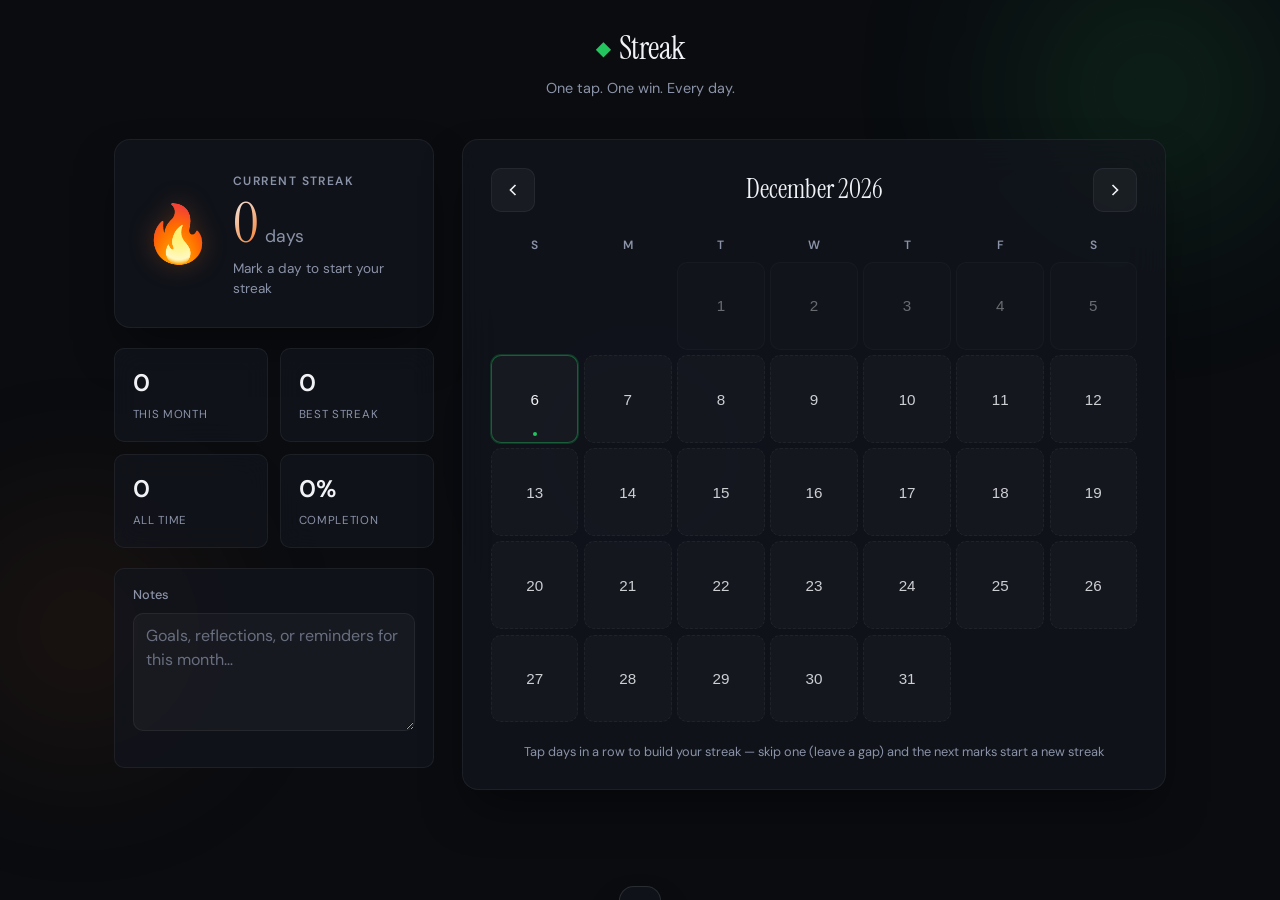
==== index.html @ 38447b67 "Initial commit: Streak habit tracker website. Calendar-based streak tracking with skip detection, st" ====
<!DOCTYPE html>
<html lang="en">
<head>
  <meta charset="UTF-8" />
  <meta name="viewport" content="width=device-width, initial-scale=1, viewport-fit=cover" />
  <meta name="theme-color" content="#0a0c10" />
  <meta name="apple-mobile-web-app-capable" content="yes" />
  <title>Streak — Daily Wins</title>
  <link rel="preconnect" href="https://fonts.googleapis.com" />
  <link rel="preconnect" href="https://fonts.gstatic.com" crossorigin />
  <link href="https://fonts.googleapis.com/css2?family=DM+Sans:ital,opsz,wght@0,9..40,400;0,9..40,500;0,9..40,600;0,9..40,700;1,9..40,400&family=Instrument+Serif:ital@0;1&display=swap" rel="stylesheet" />
  <link rel="stylesheet" href="styles.css" />
</head>
<body>
  <div class="ambient" aria-hidden="true">
    <div class="orb orb-1"></div>
    <div class="orb orb-2"></div>
    <div class="orb orb-3"></div>
  </div>

  <header class="header">
    <div class="logo">
      <span class="logo-mark">◆</span>
      <span class="logo-text">Streak</span>
    </div>
    <p class="tagline">One tap. One win. Every day.</p>
  </header>

  <main class="app">
    <aside class="stats-panel">
      <div class="streak-hero" id="streakHero">
        <div class="streak-flame" aria-hidden="true">🔥</div>
        <div class="streak-content">
          <span class="streak-label">Current streak</span>
          <div class="streak-value-wrap">
            <span class="streak-value" id="streakCount">0</span>
            <span class="streak-unit" id="streakUnit">days</span>
          </div>
          <p class="streak-message" id="streakMessage">Mark today to start your streak</p>
        </div>
      </div>

      <div class="stats-grid">
        <div class="stat-card">
          <span class="stat-value" id="monthCompleted">0</span>
          <span class="stat-label">This month</span>
        </div>
        <div class="stat-card">
          <span class="stat-value" id="bestStreak">0</span>
          <span class="stat-label">Best streak</span>
        </div>
        <div class="stat-card">
          <span class="stat-value" id="totalCompleted">0</span>
          <span class="stat-label">All time</span>
        </div>
        <div class="stat-card">
          <span class="stat-value" id="monthRate">0%</span>
          <span class="stat-label">Completion</span>
        </div>
      </div>

      <div class="notes-section">
        <label class="notes-header" for="notesInput">Notes</label>
        <textarea
          id="notesInput"
          class="notes-input"
          placeholder="Goals, reflections, or reminders for this month…"
          rows="4"
        ></textarea>
        <span class="notes-saved" id="notesSaved" aria-live="polite"></span>
      </div>
    </aside>

    <section class="calendar-panel">
      <div class="calendar-header">
        <button class="nav-btn" id="prevMonth" aria-label="Previous month">
          <svg width="20" height="20" viewBox="0 0 24 24" fill="none" stroke="currentColor" stroke-width="2"><path d="M15 18l-6-6 6-6"/></svg>
        </button>
        <h2 class="month-title" id="monthTitle">May 2026</h2>
        <button class="nav-btn" id="nextMonth" aria-label="Next month">
          <svg width="20" height="20" viewBox="0 0 24 24" fill="none" stroke="currentColor" stroke-width="2"><path d="M9 18l6-6-6-6"/></svg>
        </button>
      </div>

      <div class="weekdays" aria-hidden="true">
        <span><abbr title="Sunday">S</abbr></span>
        <span><abbr title="Monday">M</abbr></span>
        <span><abbr title="Tuesday">T</abbr></span>
        <span><abbr title="Wednesday">W</abbr></span>
        <span><abbr title="Thursday">T</abbr></span>
        <span><abbr title="Friday">F</abbr></span>
        <span><abbr title="Saturday">S</abbr></span>
      </div>

      <div class="calendar-grid" id="calendarGrid" role="grid" aria-label="Monthly calendar"></div>

      <p class="calendar-hint">Tap days in a row to build your streak — skip one (leave a gap) and the next marks start a new streak</p>
    </section>
  </main>

  <div class="toast" id="toast" role="status" aria-live="polite"></div>

  <script src="app.js"></script>
</body>
</html>
---- styles.css ----
:root {
  --bg-deep: #0a0c10;
  --bg-card: rgba(18, 22, 30, 0.72);
  --bg-card-hover: rgba(24, 30, 42, 0.85);
  --border: rgba(255, 255, 255, 0.06);
  --border-strong: rgba(255, 255, 255, 0.12);
  --text: #f0f2f6;
  --text-muted: #8b93a8;
  --accent: #22c55e;
  --accent-glow: rgba(34, 197, 94, 0.35);
  --accent-dark: #15803d;
  --miss: #ef4444;
  --miss-dark: #b91c1c;
  --miss-glow: rgba(239, 68, 68, 0.35);
  --flame: #f97316;
  --flame-glow: rgba(249, 115, 22, 0.25);
  --radius: 16px;
  --radius-sm: 10px;
  --shadow: 0 24px 48px -12px rgba(0, 0, 0, 0.5);
  --transition: 0.35s cubic-bezier(0.4, 0, 0.2, 1);
}

*,
*::before,
*::after {
  box-sizing: border-box;
  margin: 0;
  padding: 0;
}

html {
  font-size: 16px;
  -webkit-font-smoothing: antialiased;
  -webkit-text-size-adjust: 100%;
  text-size-adjust: 100%;
}

body {
  font-family: "DM Sans", system-ui, sans-serif;
  background: var(--bg-deep);
  color: var(--text);
  min-height: 100vh;
  min-height: 100dvh;
  overflow-x: hidden;
  line-height: 1.5;
  padding-left: env(safe-area-inset-left);
  padding-right: env(safe-area-inset-right);
}

.ambient {
  position: fixed;
  inset: 0;
  pointer-events: none;
  z-index: 0;
  overflow: hidden;
}

.orb {
  position: absolute;
  border-radius: 50%;
  filter: blur(80px);
  opacity: 0.5;
  animation: drift 20s ease-in-out infinite;
}

.orb-1 {
  width: 420px;
  height: 420px;
  background: radial-gradient(circle, var(--accent-glow) 0%, transparent 70%);
  top: -120px;
  right: -80px;
}

.orb-2 {
  width: 360px;
  height: 360px;
  background: radial-gradient(circle, var(--flame-glow) 0%, transparent 70%);
  bottom: 10%;
  left: -100px;
  animation-delay: -7s;
}

.orb-3 {
  width: 280px;
  height: 280px;
  background: radial-gradient(circle, rgba(99, 102, 241, 0.15) 0%, transparent 70%);
  top: 50%;
  left: 50%;
  transform: translate(-50%, -50%);
  animation-delay: -14s;
}

@keyframes drift {
  0%, 100% { transform: translate(0, 0) scale(1); }
  33% { transform: translate(30px, -20px) scale(1.05); }
  66% { transform: translate(-20px, 25px) scale(0.95); }
}

.header {
  position: relative;
  z-index: 1;
  text-align: center;
  padding: max(1.5rem, env(safe-area-inset-top)) 1rem 1rem;
}

.logo {
  display: inline-flex;
  align-items: center;
  gap: 0.5rem;
}

.logo-mark {
  color: var(--accent);
  font-size: 1.25rem;
}

.logo-text {
  font-family: "Instrument Serif", Georgia, serif;
  font-size: 2rem;
  font-weight: 400;
  letter-spacing: -0.02em;
}

.tagline {
  margin-top: 0.35rem;
  font-size: 0.9rem;
  color: var(--text-muted);
}

.app {
  position: relative;
  z-index: 1;
  max-width: 1100px;
  margin: 0 auto;
  padding: 1.5rem;
  display: grid;
  grid-template-columns: 320px 1fr;
  gap: 1.75rem;
  align-items: start;
}

.stats-panel {
  display: flex;
  flex-direction: column;
  gap: 1.25rem;
}

.streak-hero {
  background: var(--bg-card);
  backdrop-filter: blur(20px);
  -webkit-backdrop-filter: blur(20px);
  border: 1px solid var(--border);
  border-radius: var(--radius);
  padding: 1.75rem;
  display: flex;
  gap: 1.25rem;
  align-items: center;
  box-shadow: var(--shadow);
  transition: border-color var(--transition), box-shadow var(--transition);
}

.streak-hero.on-fire {
  border-color: rgba(249, 115, 22, 0.3);
  box-shadow: var(--shadow), 0 0 40px var(--flame-glow);
}

.streak-flame {
  font-size: 3.5rem;
  line-height: 1;
  filter: drop-shadow(0 0 12px var(--flame-glow));
  transition: transform 0.4s ease;
}

.streak-hero.on-fire .streak-flame {
  animation: flicker 1.5s ease-in-out infinite;
}

@keyframes flicker {
  0%, 100% { transform: scale(1) rotate(0deg); }
  25% { transform: scale(1.08) rotate(-3deg); }
  75% { transform: scale(1.05) rotate(3deg); }
}

.streak-label {
  font-size: 0.75rem;
  text-transform: uppercase;
  letter-spacing: 0.12em;
  color: var(--text-muted);
  font-weight: 600;
}

.streak-value-wrap {
  display: flex;
  align-items: baseline;
  gap: 0.35rem;
  margin-top: 0.15rem;
}

.streak-value {
  font-family: "Instrument Serif", Georgia, serif;
  font-size: 3.5rem;
  line-height: 1;
  font-weight: 400;
  background: linear-gradient(135deg, var(--text) 0%, var(--flame) 100%);
  -webkit-background-clip: text;
  -webkit-text-fill-color: transparent;
  background-clip: text;
  transition: transform 0.3s ease;
}

.streak-value.bump {
  animation: bump 0.45s ease;
}

@keyframes bump {
  0% { transform: scale(1); }
  40% { transform: scale(1.12); }
  100% { transform: scale(1); }
}

.streak-unit {
  font-size: 1.1rem;
  color: var(--text-muted);
}

.streak-message {
  margin-top: 0.5rem;
  font-size: 0.85rem;
  color: var(--text-muted);
}

.stats-grid {
  display: grid;
  grid-template-columns: 1fr 1fr;
  gap: 0.75rem;
}

.stat-card {
  background: var(--bg-card);
  backdrop-filter: blur(12px);
  border: 1px solid var(--border);
  border-radius: var(--radius-sm);
  padding: 1rem 1.1rem;
  transition: background var(--transition), border-color var(--transition);
}

.stat-card:hover {
  background: var(--bg-card-hover);
  border-color: var(--border-strong);
}

.stat-value {
  display: block;
  font-size: 1.5rem;
  font-weight: 600;
  font-variant-numeric: tabular-nums;
}

.stat-label {
  font-size: 0.72rem;
  color: var(--text-muted);
  text-transform: uppercase;
  letter-spacing: 0.06em;
  margin-top: 0.15rem;
}

.notes-section {
  background: var(--bg-card);
  border: 1px solid var(--border);
  border-radius: var(--radius-sm);
  padding: 1rem 1.1rem;
  display: flex;
  flex-direction: column;
  gap: 0.5rem;
}

.notes-header {
  font-size: 0.8rem;
  color: var(--text-muted);
  font-weight: 500;
}

.notes-input {
  width: 100%;
  min-height: 5.5rem;
  resize: vertical;
  font-family: inherit;
  font-size: max(16px, 0.85rem);
  line-height: 1.5;
  color: var(--text);
  background: rgba(255, 255, 255, 0.03);
  border: 1px solid var(--border);
  border-radius: var(--radius-sm);
  padding: 0.65rem 0.75rem;
  transition: border-color var(--transition), background var(--transition);
}

.notes-input::placeholder {
  color: var(--text-muted);
  opacity: 0.7;
}

.notes-input:hover {
  border-color: var(--border-strong);
}

.notes-input:focus {
  outline: none;
  border-color: rgba(34, 197, 94, 0.45);
  background: rgba(255, 255, 255, 0.05);
  box-shadow: 0 0 0 3px rgba(34, 197, 94, 0.12);
}

.notes-saved {
  font-size: 0.7rem;
  color: var(--text-muted);
  min-height: 1em;
  opacity: 0;
  transition: opacity 0.25s ease;
}

.notes-saved.visible {
  opacity: 1;
}

.calendar-panel {
  background: var(--bg-card);
  backdrop-filter: blur(20px);
  border: 1px solid var(--border);
  border-radius: var(--radius);
  padding: 1.75rem;
  box-shadow: var(--shadow);
}

.calendar-header {
  display: flex;
  align-items: center;
  justify-content: space-between;
  margin-bottom: 1.5rem;
}

.month-title {
  font-family: "Instrument Serif", Georgia, serif;
  font-size: 1.65rem;
  font-weight: 400;
}

.nav-btn {
  width: 44px;
  height: 44px;
  min-width: 44px;
  min-height: 44px;
  display: flex;
  align-items: center;
  justify-content: center;
  background: rgba(255, 255, 255, 0.04);
  border: 1px solid var(--border);
  border-radius: var(--radius-sm);
  color: var(--text);
  cursor: pointer;
  touch-action: manipulation;
  -webkit-tap-highlight-color: transparent;
  transition: background var(--transition), border-color var(--transition), transform 0.2s ease;
}

.nav-btn:hover {
  background: rgba(255, 255, 255, 0.08);
  border-color: var(--border-strong);
}

.nav-btn:active {
  transform: scale(0.94);
}

.weekdays {
  display: grid;
  grid-template-columns: repeat(7, minmax(0, 1fr));
  gap: 0.35rem;
  margin-bottom: 0.5rem;
  text-align: center;
  font-size: 0.75rem;
  font-weight: 600;
  color: var(--text-muted);
}

.weekdays abbr {
  text-decoration: none;
}

.calendar-grid {
  display: grid;
  grid-template-columns: repeat(7, minmax(0, 1fr));
  gap: 0.35rem;
}

.day-cell {
  aspect-ratio: 1;
  min-height: 44px;
  perspective: 400px;
  min-width: 0;
}

.day-cell.empty {
  pointer-events: none;
}

.day-btn {
  width: 100%;
  height: 100%;
  min-height: 44px;
  position: relative;
  border: none;
  background: transparent;
  cursor: pointer;
  padding: 0;
  border-radius: var(--radius-sm);
  touch-action: manipulation;
  -webkit-tap-highlight-color: transparent;
}

.day-btn:not(:disabled):active .day-face.front {
  transform: scale(0.92);
}

.day-btn.past {
  cursor: not-allowed;
}

.day-btn.past:not(.completed):not(.skipped) .day-face.front {
  opacity: 0.4;
}

.day-inner {
  width: 100%;
  height: 100%;
  position: relative;
  transform-style: preserve-3d;
  transition: transform 0.5s cubic-bezier(0.4, 0, 0.2, 1);
  border-radius: var(--radius-sm);
}

.day-btn.completed .day-inner,
.day-btn.skipped .day-inner {
  transform: rotateY(180deg);
}

.day-face {
  position: absolute;
  inset: 0;
  display: flex;
  align-items: center;
  justify-content: center;
  backface-visibility: hidden;
  border-radius: var(--radius-sm);
  font-size: 0.95rem;
  font-weight: 500;
  font-variant-numeric: tabular-nums;
  transition: box-shadow var(--transition);
}

.day-face.front {
  background: rgba(255, 255, 255, 0.03);
  border: 1px solid var(--border);
  color: var(--text);
}

.day-btn:not(:disabled):hover .day-face.front {
  background: rgba(255, 255, 255, 0.07);
  border-color: var(--border-strong);
}

.day-face.back {
  background: linear-gradient(145deg, var(--accent) 0%, var(--accent-dark) 100%);
  border: 1px solid rgba(255, 255, 255, 0.15);
  color: #fff;
  transform: rotateY(180deg);
  box-shadow: 0 4px 20px var(--accent-glow), inset 0 1px 0 rgba(255, 255, 255, 0.2);
}

.day-btn.completed .day-face.back::after {
  content: "✓";
  font-size: 1.1rem;
  font-weight: 700;
}

.day-btn.skipped .day-face.back {
  background: linear-gradient(145deg, var(--miss) 0%, var(--miss-dark) 100%);
  border: 1px solid rgba(255, 255, 255, 0.12);
  box-shadow: 0 4px 20px var(--miss-glow), inset 0 1px 0 rgba(255, 255, 255, 0.15);
}

.day-btn.skipped .day-face.back::after {
  content: "✕";
  font-size: 1rem;
  font-weight: 700;
}

.day-btn.skipped:not(:disabled):hover .day-face.front {
  background: rgba(239, 68, 68, 0.08);
  border-color: rgba(239, 68, 68, 0.35);
}

.day-btn.today .day-face.front {
  border-color: rgba(34, 197, 94, 0.4);
  box-shadow: 0 0 0 1px rgba(34, 197, 94, 0.2);
}

.day-btn.today .day-face.front::before {
  content: "";
  position: absolute;
  bottom: 6px;
  left: 50%;
  transform: translateX(-50%);
  width: 4px;
  height: 4px;
  background: var(--accent);
  border-radius: 50%;
}

.day-btn.future .day-face.front {
  border-style: dashed;
  opacity: 0.85;
}

.day-btn.future:not(.completed):hover .day-face.front {
  background: rgba(255, 255, 255, 0.07);
  border-color: var(--border-strong);
}

.calendar-hint {
  text-align: center;
  margin-top: 1.25rem;
  font-size: 0.8rem;
  color: var(--text-muted);
}

.toast {
  position: fixed;
  bottom: max(1.25rem, env(safe-area-inset-bottom));
  left: 50%;
  transform: translateX(-50%) translateY(120%);
  max-width: min(92vw, 360px);
  text-align: center;
  background: var(--bg-card);
  backdrop-filter: blur(16px);
  -webkit-backdrop-filter: blur(16px);
  border: 1px solid var(--border-strong);
  padding: 0.85rem 1.25rem;
  border-radius: 99px;
  font-size: 0.9rem;
  font-weight: 500;
  box-shadow: var(--shadow);
  z-index: 100;
  transition: transform 0.4s cubic-bezier(0.4, 0, 0.2, 1);
  pointer-events: none;
}

.toast.show {
  transform: translateX(-50%) translateY(0);
}

@media (max-width: 860px) {
  .app {
    display: flex;
    flex-direction: column;
    grid-template-columns: unset;
    max-width: none;
    width: 100%;
    padding: 0 1rem 1.5rem;
    padding-bottom: max(1.5rem, env(safe-area-inset-bottom));
    gap: 1rem;
  }

  .calendar-panel {
    order: -1;
    width: 100%;
  }

  .stats-panel {
    order: 0;
    width: 100%;
  }

  .streak-hero {
    padding: 1.25rem 1.25rem;
  }

  .streak-value {
    font-size: 2.75rem;
  }

  .calendar-hint {
    font-size: 0.78rem;
    padding: 0 0.25rem;
  }
}

@media (max-width: 380px) {
  .header {
    padding-top: max(1rem, env(safe-area-inset-top));
  }

  .logo-text {
    font-size: 1.65rem;
  }

  .calendar-panel {
    padding: 1rem 0.75rem;
  }

  .calendar-grid,
  .weekdays {
    gap: 0.25rem;
  }

  .day-cell {
    min-height: 40px;
  }

  .day-face {
    font-size: 0.82rem;
  }

  .month-title {
    font-size: 1.35rem;
  }

  .stats-grid {
    gap: 0.5rem;
  }

  .stat-card {
    padding: 0.85rem;
  }

  .stat-value {
    font-size: 1.25rem;
  }
}

@media (prefers-reduced-motion: reduce) {
  .orb,
  .streak-hero.on-fire .streak-flame,
  .streak-value.bump {
    animation: none;
  }

  .day-inner {
    transition-duration: 0.15s;
  }
}
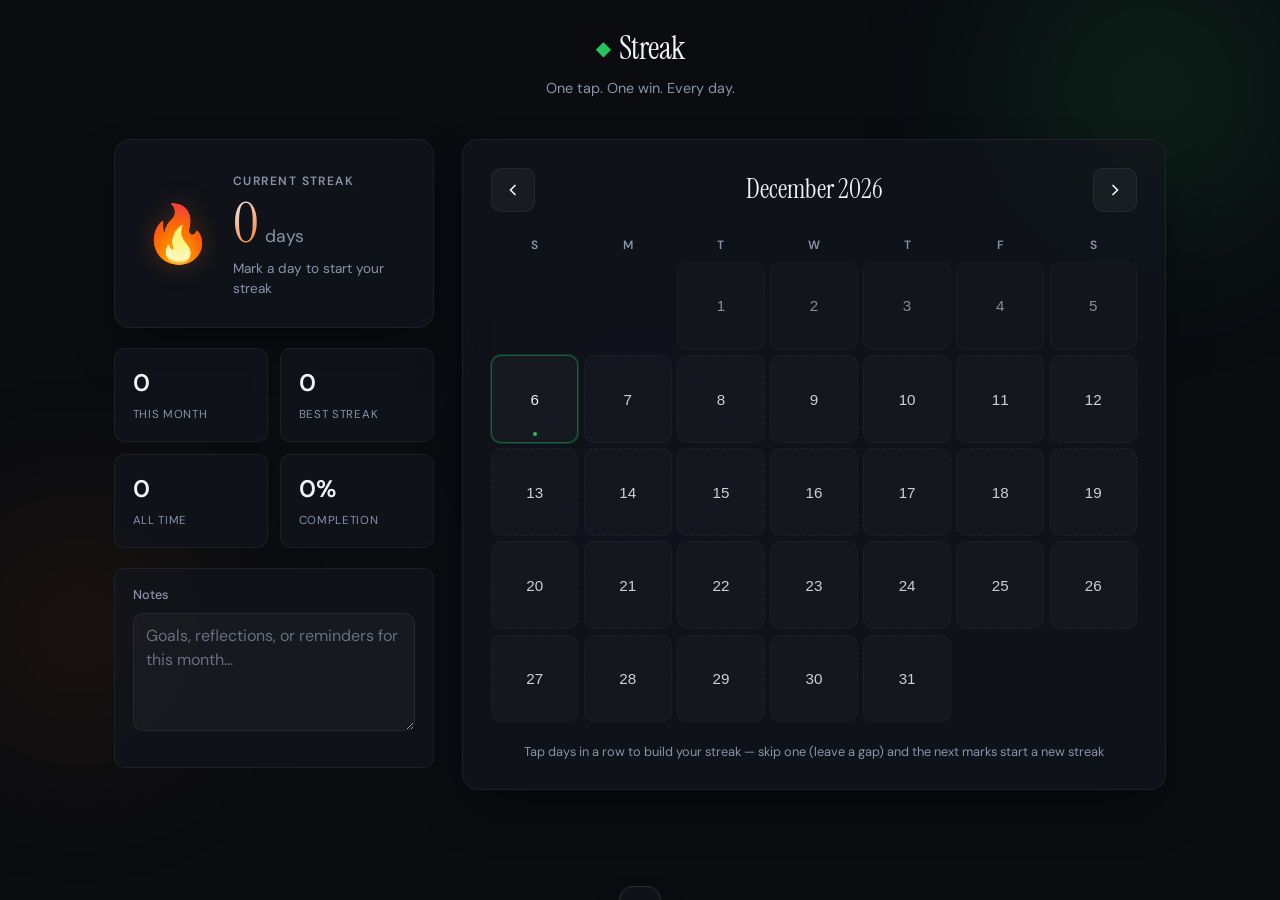
==== commit e3bb10bf: "Allow editing past days and harden streak persistence. Past calendar days are tappable again so mark" ====
--- a/index.html
+++ b/index.html
@@ -36,7 +36,7 @@
             <span class="streak-value" id="streakCount">0</span>
             <span class="streak-unit" id="streakUnit">days</span>
           </div>
-          <p class="streak-message" id="streakMessage">Mark today to start your streak</p>
+          <p class="streak-message" id="streakMessage">Mark a day to start your streak</p>
         </div>
       </div>
 
--- a/styles.css
+++ b/styles.css
@@ -422,12 +422,13 @@
   transform: scale(0.92);
 }
 
-.day-btn.past {
-  cursor: not-allowed;
-}
-
 .day-btn.past:not(.completed):not(.skipped) .day-face.front {
-  opacity: 0.4;
+  opacity: 0.55;
+}
+
+.day-btn.past.skipped .day-face.back {
+  background: linear-gradient(145deg, var(--miss) 0%, var(--miss-dark) 100%);
+  box-shadow: 0 4px 20px var(--miss-glow), inset 0 1px 0 rgba(255, 255, 255, 0.15);
 }
 
 .day-inner {
@@ -495,7 +496,7 @@
   font-weight: 700;
 }
 
-.day-btn.skipped:not(:disabled):hover .day-face.front {
+.day-btn.skipped:hover .day-face.front {
   background: rgba(239, 68, 68, 0.08);
   border-color: rgba(239, 68, 68, 0.35);
 }
@@ -571,18 +572,29 @@
     gap: 1rem;
   }
 
+  .stats-panel {
+    display: contents;
+  }
+
+  .streak-hero {
+    order: -2;
+    width: 100%;
+    padding: 1.25rem 1.25rem;
+  }
+
   .calendar-panel {
     order: -1;
     width: 100%;
   }
 
-  .stats-panel {
+  .stats-grid {
     order: 0;
     width: 100%;
   }
 
-  .streak-hero {
-    padding: 1.25rem 1.25rem;
+  .notes-section {
+    order: 1;
+    width: 100%;
   }
 
   .streak-value {
